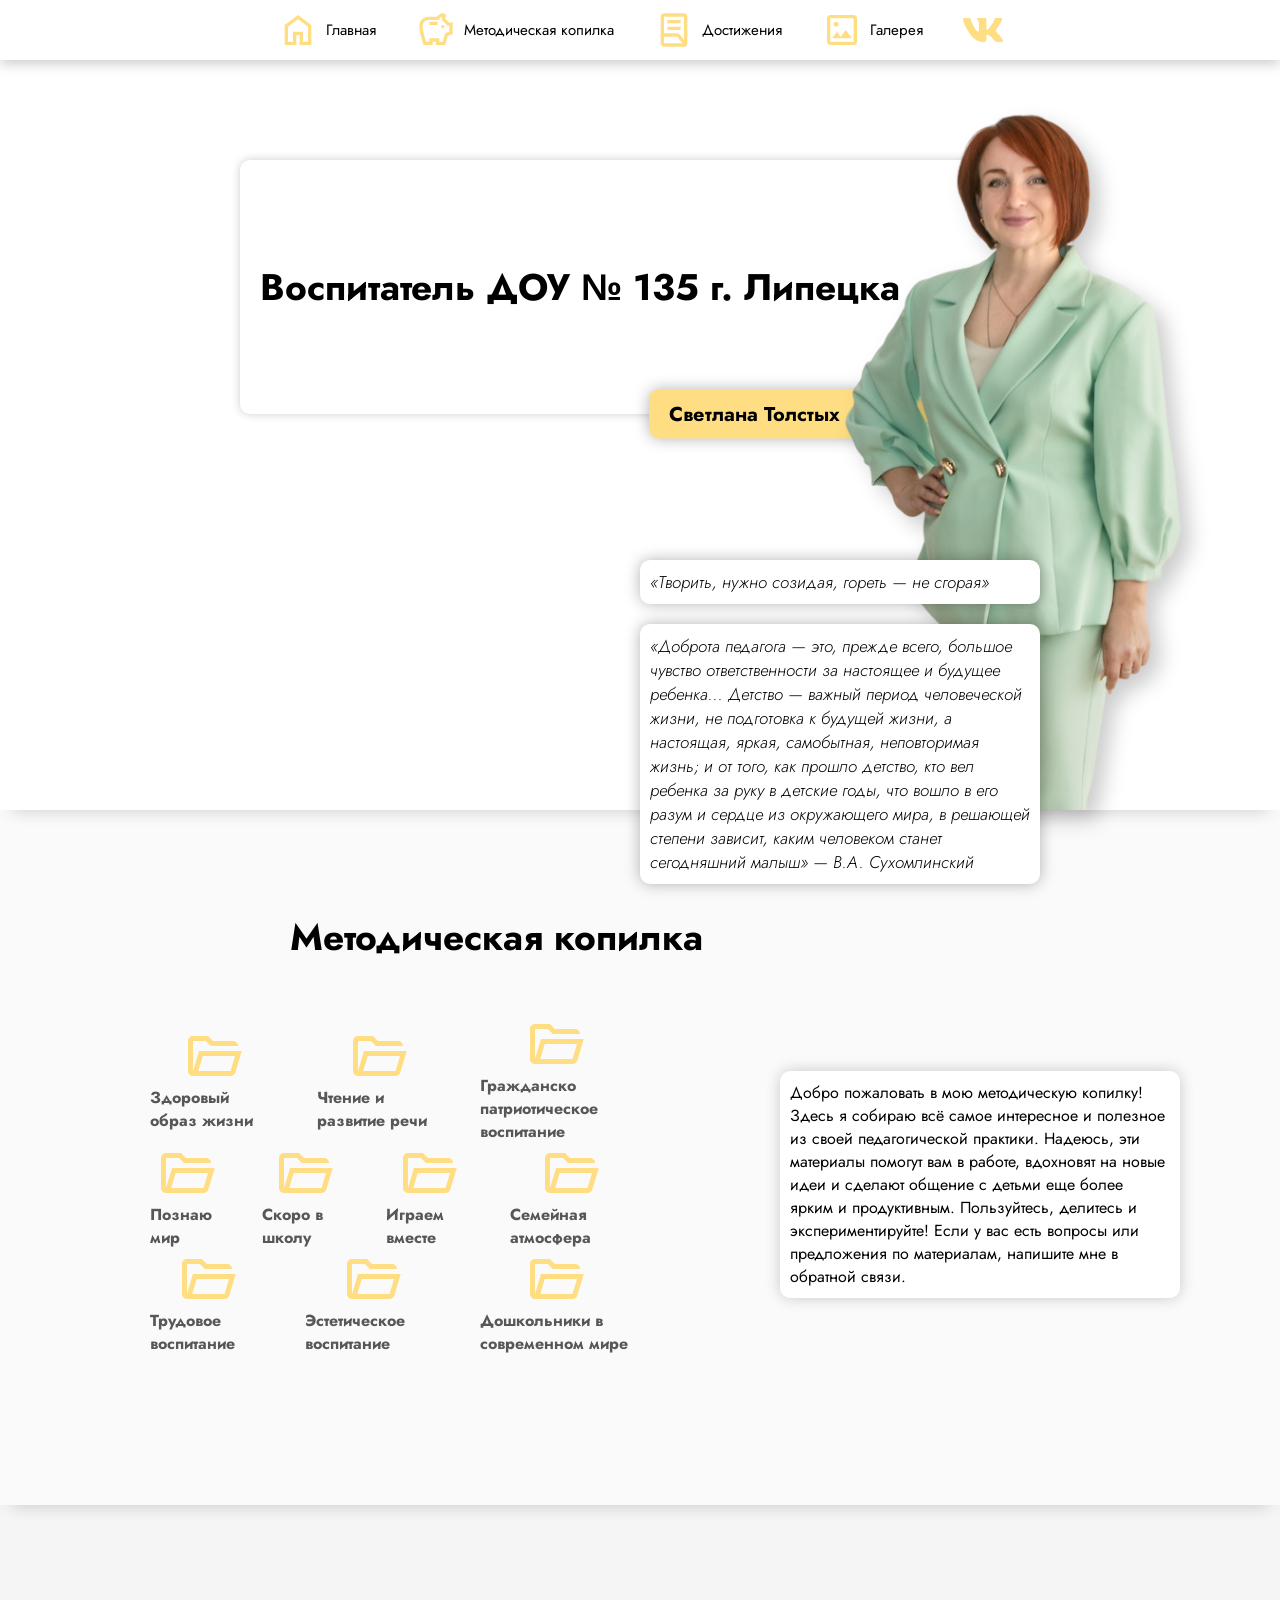
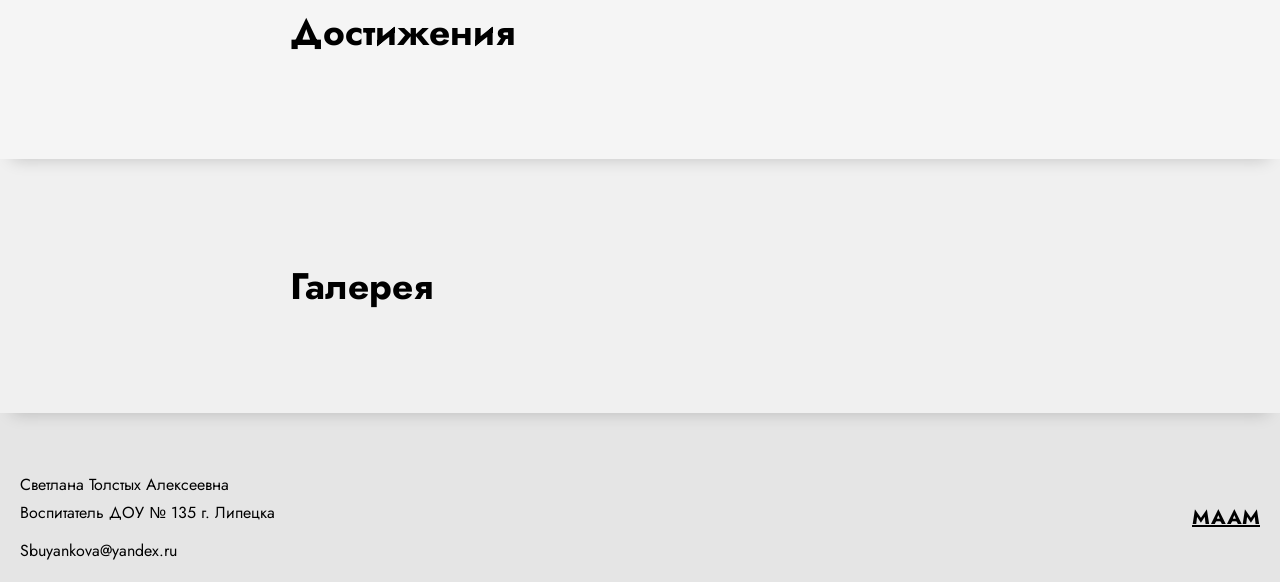
==== index.html @ 3187ff4c "udate path for index.html" ====
<!DOCTYPE html>
<html lang="en">
<head>
    <meta charset="UTF-8">
    <meta name="viewport" content="width=device-width, initial-scale=1.0">
    <link rel="stylesheet" href="static/styles.css">
    <title>Толстых Светлана Алексеевна</title>
</head>

<body>
    <header class="header">
        <div class="header-container">
            <nav class="header-menu">
                <a href="#" class="menu-item">
                    <img src="static/img/main.svg" alt="main" class="icon">
                    Главная
                </a>
                <a href="#piggy" class="menu-item">
                    <img src="static/img/piggy.svg" alt="piggy" class="icon">
                    Методическая копилка
                </a>
                <a href="#achievements" class="menu-item">
                    <img src="static/img/achievements.svg" alt="achievements" class="icon">
                    Достижения
                </a>
                <a href="#gallery" class="menu-item">
                    <img src="static/img/gallery.svg" alt="gallery" class="icon">
                    Галерея
                </a>
            </nav>
            <div class="header-vk">
                <a href="https://vk.ru/id139295946" target="_blank">
                    <img src="static/img/vk.svg" alt="phone" class="icon">
                </a>
            </div>
        </div>
    </header>

    <main class="main">
        <section id="main">
            <div class="title-card">
                <h1>Воспитатель ДОУ № 135 г. Липецка</h1>

                <div class="name-card">Светлана Толстых</div>

                <img src="static/img/photo_full.png" alt="Светлана Толстых" class="photo-full">

                <div class="quotes-block">
                    <div class="card1">
                        <p>«Творить, нужно созидая, гореть — не сгорая»</p>
                    </div>
                    
                    <div class="card2">
                        <p>
                            «Доброта педагога — это, прежде всего, большое чувство ответственности за настоящее и будущее ребенка... Детство — важный период человеческой жизни, не подготовка к будущей жизни, а настоящая, яркая, самобытная, неповторимая жизнь; и от того, как прошло детство, кто вел ребенка за руку в детские годы, что вошло в его разум и сердце из окружающего мира, в решающей степени зависит, каким человеком станет сегодняшний малыш» — В.А. Сухомлинский
                        </p>
                    </div>
                </div>
            </div>
        </section>
        
        <section id="piggy">
            <h1 class="title">Методическая копилка</h1>

            <div class="piggy-container">
                <div class="pyramid">
                    <div class="pyramid-part">
                        <a href="templates/piggy/1.html" class="pyr-item">
                            <img src="static/img/folder.svg" alt="folder" class="pyr-icon">
                            <p>Здоровый образ жизни</p>
                        </a>

                        <a href="templates/piggy/2.html" class="pyr-item">
                            <img src="static/img/folder.svg" alt="folder" class="pyr-icon">
                            <p>Чтение и развитие речи</p>
                        </a>

                        <a href="templates/piggy/3.html" class="pyr-item">
                            <img src="static/img/folder.svg" alt="folder" class="pyr-icon">
                            <p>Гражданско патриотическое воспитание</p>
                        </a>
                    </div>
                    
                    <div class="pyramid-part">
                        <a href="templates/piggy/4.html" class="pyr-item">
                            <img src="static/img/folder.svg" alt="folder" class="pyr-icon">
                            <p>Познаю мир</p>
                        </a>

                        <a href="templates/piggy/5.html" class="pyr-item">
                            <img src="static/img/folder.svg" alt="folder" class="pyr-icon">
                            <p>Скоро в школу</p>
                        </a>

                        <a href="templates/piggy/6.html" class="pyr-item">
                            <img src="static/img/folder.svg" alt="folder" class="pyr-icon">
                            <p>Играем вместе</p>
                        </a>

                        <a href="templates/piggy/7.html" class="pyr-item">
                            <img src="static/img/folder.svg" alt="folder" class="pyr-icon">
                            <p>Семейная атмосфера</p>
                        </a>
                    </div>

                    <div class="pyramid-part">
                        <a href="templates/piggy/8.html" class="pyr-item">
                            <img src="static/img/folder.svg" alt="folder" class="pyr-icon">
                            <p>Трудовое воспитание</p>
                        </a>

                        <a href="templates/piggy/9.html" class="pyr-item">
                            <img src="static/img/folder.svg" alt="folder" class="pyr-icon">
                            <p>Эстетическое воспитание</p>
                        </a>

                        <a href="templates/piggy/10.html" class="pyr-item">
                            <img src="static/img/folder.svg" alt="folder" class="pyr-icon">
                            <p>Дошкольники в современном мире</p>
                        </a>
                    </div>
                </div>

                <p class="piggy-hello">
                    Добро пожаловать в мою методическую копилку! Здесь я собираю всё самое интересное и полезное из своей педагогической практики. Надеюсь, эти материалы помогут вам в работе, вдохновят на новые идеи и сделают общение с детьми еще более ярким и продуктивным. Пользуйтесь, делитесь и экспериментируйте! Если у вас есть вопросы или предложения по материалам, напишите мне в обратной связи.
                </p>
            </div>
        </section>

        <section id="achievements">
            <h1 class="title">Достижения</h1>

            <div class="grid-achievements">

            </div>
        </section>

        <section id="gallery">
            <h1 class="title">Галерея</h1>

            <div class="grid-gallery">
                
            </div>
        </section>
    </main>

    <footer class="footer">
        <div class="info">
            <p class="name">Светлана Толстых Алексеевна</p>
            <p class="job">Воспитатель ДОУ № 135 г. Липецка</p>
            <a href="mailto:Sbuyankova@yandex.ru" target="_blank" class="email">Sbuyankova@yandex.ru</a>
        </div>

        <div class="social">
            <a href="http://www.maam.ru/users/1330917" target="_blank" class="maam">МААМ</a>
        </div>
    </footer>
</body>
</html>
---- static/styles.css ----
@font-face {
    font-family: jost;
    src: url(../static/fonts/Jost-Regular.ttf);
    font-weight: 400;
    font-display: swap;
}

@font-face {
    font-family: jost;
    src: url(../static/fonts/Jost-Bold.ttf);
    font-weight: 700;
    font-display: swap;
}

@font-face {
    font-family: jost;
    src: url(../static/fonts/Jost-Light.ttf);
    font-weight: 300;
    font-display: swap;
}

@font-face {
    font-family: jost;
    src: url(../static/fonts/Jost-LightItalic.ttf);
    font-weight: 300;
    font-style: italic;
    font-display: swap;
}

html {
    scroll-behavior: smooth;
}

* {
    margin: 0;
    padding: 0;
    box-sizing: border-box;
}

body {
    margin: 0;
    padding: 0;
    height: 100vh;
    width: 100%;
    background-color: #e5e5e5;
    color: black;
    font-family: jost, sans-serif;
    padding-top: 60px;
}

.header {
    position: fixed;
    top: 0;
    left: 0;
    width: 100%;          
    background-color: white;
    box-shadow: 0 4px 12px rgba(0, 0, 0, 0.2); 
    z-index: 9999;
}

.header-container {
    max-width: 1200px;    
    margin: 0 auto;      
    padding: 0 20px;
    height: 60px;         
    display: flex;
    justify-content: center; 
    align-items: center;  
    gap: 40px;            
}

.header-menu {
    display: flex;
    gap: 40px;            
}

.menu-item, .header-vk a {
    display: flex;
    align-items: center;
    gap: 8px;
    text-decoration: none;
    color: black;
    font-size: 15px;
    font-weight: 500;
    transition: opacity 0.2s ease;
}

a {
    text-decoration: none;
    color: inherit;
}

.menu-item:hover, .header-vk a:hover {
    opacity: 0.7;         
} 

.icon {
    width: 40px;          
    height: 40px;         
    object-fit: contain;  
}

#main {
    height: 750px;

    background-color: white;

    z-index: 4;
}

section {
    box-shadow: 0 12px 16px -12px rgba(0, 0, 0, 0.2);
    padding: 100px;

    position: relative;
}

.title-card {
    max-width: 800px;

    position: relative;
    margin: 0 auto;
}

.title-card h1 {
    background-color: white;
    border-radius: 10px;
    box-shadow: 0 0 10px rgba(0, 0, 0, 0.2);

    max-width: 800px;
    width: 100%;
    padding: 100px 20px;

    font-size: 37px;
    text-align: start center;

    margin: 0 auto;
}

.name-card {
    background-color: #FFDE83;
    border-radius: 10px;
    box-shadow: 0 0 15px rgba(0, 0, 0, 0.3);

    font-weight: 700;
    font-size: 20px;

    padding: 10px 200px 10px 20px;

    position: absolute;
    right: 0;
    bottom: 0;
    transform: translateY(50%);
}

.photo-full {
    width: 350px;
    height: 700px;
    object-fit: cover;
    object-position: center top;

    position: absolute;
    right: -150px;
    top: -50px;

    filter: drop-shadow(10px 10px 10px rgba(0, 0, 0, 0.2));
}

.quotes-block {
    display: flex;
    flex-direction: column;
    gap: 20px;

    position: absolute;
    right: 0px;
    top: 400px;
}

.card1, .card2 {
    background-color: white;
    border-radius: 10px;
    box-shadow: 0 0 15px rgba(0, 0, 0, 0.3);

    font-weight: 300;
    font-style: italic;
    font-size: 17px;
    
    max-width: 400px;
    width: 100%;
    padding: 10px;
}

#piggy {
    display: flex;
    flex-direction: column;
    align-items: center;

    background-color: #fafafa;

    z-index: 3;
}

.pyr-item {
    display: flex;
    flex-direction: column;
    align-items: center;

    max-width: 150px;
}

.pyramid {
    display: flex;
    flex-direction: column;
    align-items: center;

    margin: 50px;
}

.pyramid-part {
    display: flex;
    flex-direction: row;
    gap: 40px;
    align-items: center;
}

.pyr-icon {
    width: 60px;          
    height: 60px;         
    object-fit: contain; 

    transition: opacity 0.2s ease;
}

.pyr-item p {
    font-weight: 700;
    color: rgb(87, 87, 87);
}

.pyr-item:hover {
    opacity: 0.7;
}

.title {
    max-width: 700px;
    width: 100%;

    font-size: 37px;
}

.piggy-hello {
    background-color: white;
    border-radius: 10px;
    box-shadow: 0 0 15px rgba(0, 0, 0, 0.2);

    font-weight: 500;
    align-self: center;
    
    max-width: 400px;
    width: 100%;
    padding: 10px;
}

.piggy-container {
    display: flex;
    flex-direction: row;
    gap: 100px;
    justify-content: center;

    width: 100%;
}

#achievements {
    display: flex;
    flex-direction: column;
    align-items: center;

    background-color: #f5f5f5;

    z-index: 2;
}

#gallery {
    display: flex;
    flex-direction: column;
    align-items: center;

    background-color: #f0f0f0;

    z-index: 1;
}




.footer {
    display: flex;
    flex-direction: row;
    justify-content: space-between;
    align-items: center;

    max-width: 1500px;
    width: 100%;
    margin: 40px auto;
    padding: 20px;
}

.maam {
    font-size: 20px;
    font-weight: 700;
    text-decoration: underline;
}

.info {
    display: flex;
    flex-direction: column;
    gap: 5px;
}

.email {
    margin-top: 10px;
}
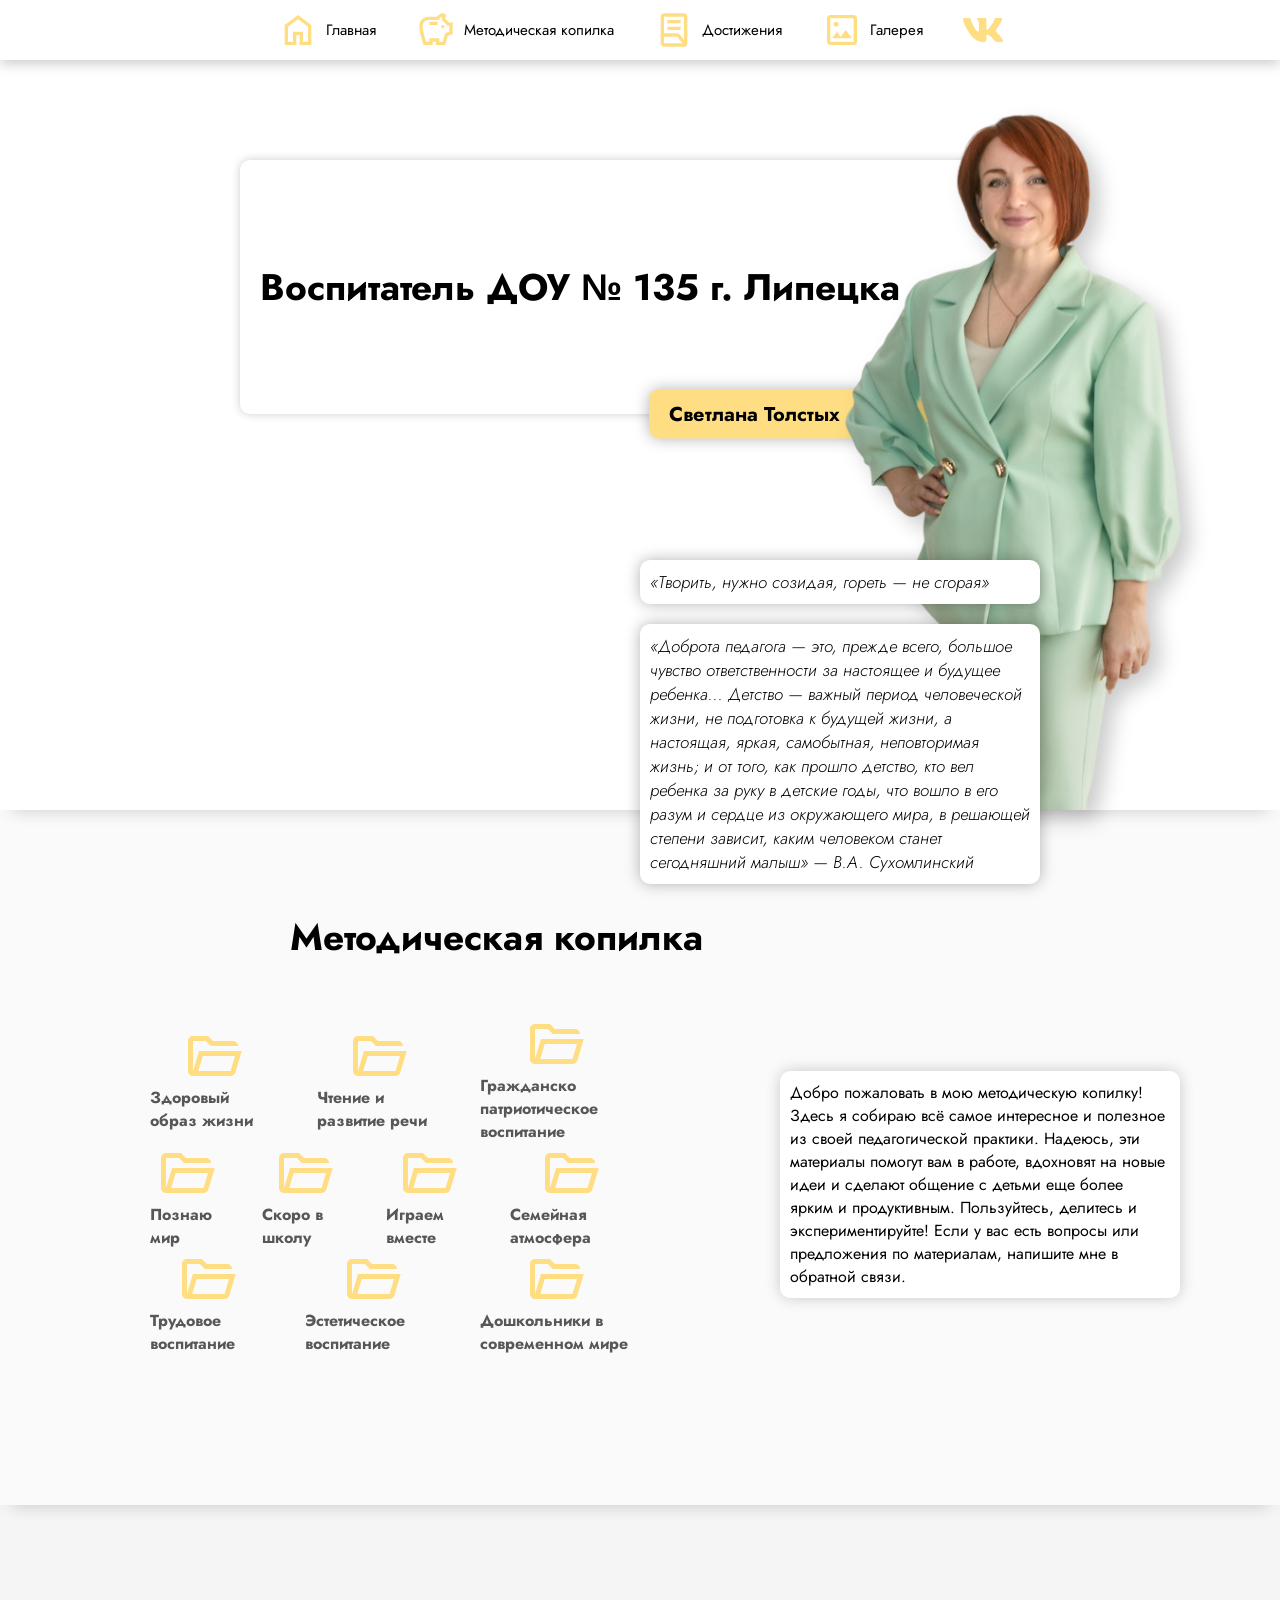
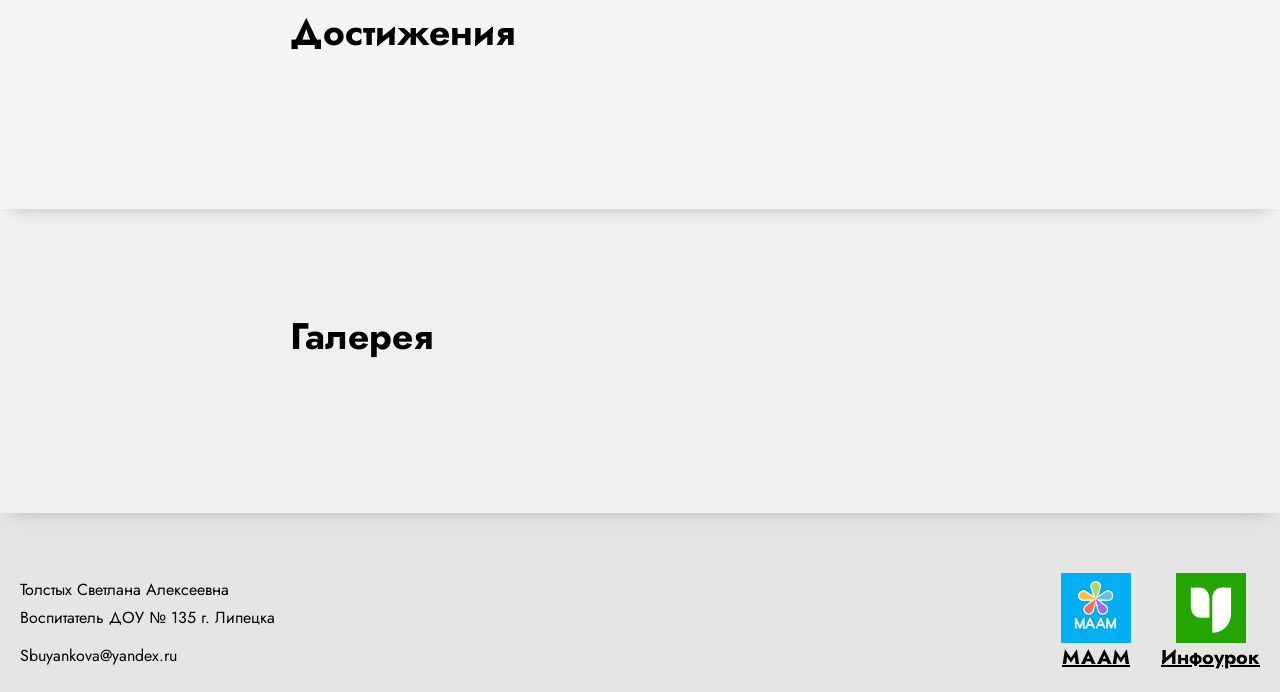
==== commit 2164ee5f: "update sections achievements and gallery" ====
--- a/index.html
+++ b/index.html
@@ -130,15 +130,15 @@
         <section id="achievements">
             <h1 class="title">Достижения</h1>
 
-            <div class="grid-achievements">
-
+            <div class="grid">
+                
             </div>
         </section>
 
         <section id="gallery">
             <h1 class="title">Галерея</h1>
-
-            <div class="grid-gallery">
+                
+            <div class="grid">
                 
             </div>
         </section>
@@ -146,14 +146,29 @@
 
     <footer class="footer">
         <div class="info">
-            <p class="name">Светлана Толстых Алексеевна</p>
+            <p class="name">Толстых Светлана Алексеевна</p>
             <p class="job">Воспитатель ДОУ № 135 г. Липецка</p>
             <a href="mailto:Sbuyankova@yandex.ru" target="_blank" class="email">Sbuyankova@yandex.ru</a>
         </div>
 
         <div class="social">
-            <a href="http://www.maam.ru/users/1330917" target="_blank" class="maam">МААМ</a>
+            <a href="https://www.maam.ru/users/1330917" target="_blank" class="maam">
+                <img src="static/img/maam.png" alt="МААМ" class="social-icon">
+                МААМ
+            </a>
+
+            <a href="https://infourok.ru/user/tolstyh-svetlana-alekseevna" target="_blank" class="infourok">
+                <img src="static/img/infourok.png" alt="Инфоурок" class="social-icon">
+                Инфоурок
+            </a>
         </div>
     </footer>
+
+    <div id="lightbox" class="lightbox">
+        <span class="close-btn">&times;</span>
+        <img id="lightbox-img" src="" alt="Увеличенное фото">
+    </div>
+
+    <script src="static/script.js"></script>
 </body>
 </html>
--- a/static/styles.css
+++ b/static/styles.css
@@ -55,7 +55,7 @@
     width: 100%;          
     background-color: white;
     box-shadow: 0 4px 12px rgba(0, 0, 0, 0.2); 
-    z-index: 9999;
+    z-index: 99;
 }
 
 .header-container {
@@ -304,18 +304,104 @@
     padding: 20px;
 }
 
-.maam {
+.info {
+    display: flex;
+    flex-direction: column;
+    gap: 5px;
+}
+
+.email {
+    margin-top: 10px;
+}
+
+.social {
+    display: flex;
+    flex-direction: row;
+    gap: 30px;
+
     font-size: 20px;
     font-weight: 700;
     text-decoration: underline;
 }
 
-.info {
-    display: flex;
-    flex-direction: column;
-    gap: 5px;
-}
-
-.email {
-    margin-top: 10px;
+.social-icon {
+    width: 70px;          
+    height: 70px;         
+    object-fit: contain;  
+}
+
+.maam, .infourok {
+    display: flex;
+    flex-direction: column;
+    align-items: center;
+}
+
+.grid {
+    display: grid;
+    grid-template-columns: repeat(auto-fit, minmax(200px, 200px));
+    gap: 15px;
+    padding: 15px;
+    justify-content: center;
+
+    width: 100%;
+    margin-top: 20px;
+}
+
+.grid-img {
+  width: 100%;
+  object-fit: cover;
+  border-radius: 8px;
+  cursor: pointer;
+  transition: transform 0.2s ease, box-shadow 0.2s ease;
+}
+
+.grid-img:hover {
+    transform: scale(1.02);
+    box-shadow: 0 8px 20px rgba(0,0,0,0.15);
+}
+
+.lightbox {
+    display: none;
+    position: fixed;
+    z-index: 1000;
+    top: 0;
+    left: 0;
+    width: 100%;
+    height: 100%;
+    background-color: rgba(0, 0, 0, 0.85);
+    justify-content: center;
+    align-items: center;
+    opacity: 0;
+    transition: opacity 0.3s ease;
+    display: flex;
+    pointer-events: none; 
+    z-index: 100;
+}
+
+.lightbox.active {
+    opacity: 1;
+    pointer-events: auto; 
+}
+
+.lightbox img {
+    max-width: 90%;
+    max-height: 90%;
+    object-fit: contain;
+    border-radius: 4px;
+    box-shadow: 0 10px 30px rgba(0,0,0,0.5);
+}
+
+.close-btn {
+    position: absolute;
+    top: 30px;
+    right: 35px;
+    color: #fff;
+    font-size: 60px;
+    font-weight: bold;
+    cursor: pointer;
+    user-select: none;
+}
+
+.close-btn:hover {
+    color: #bbb;
 }
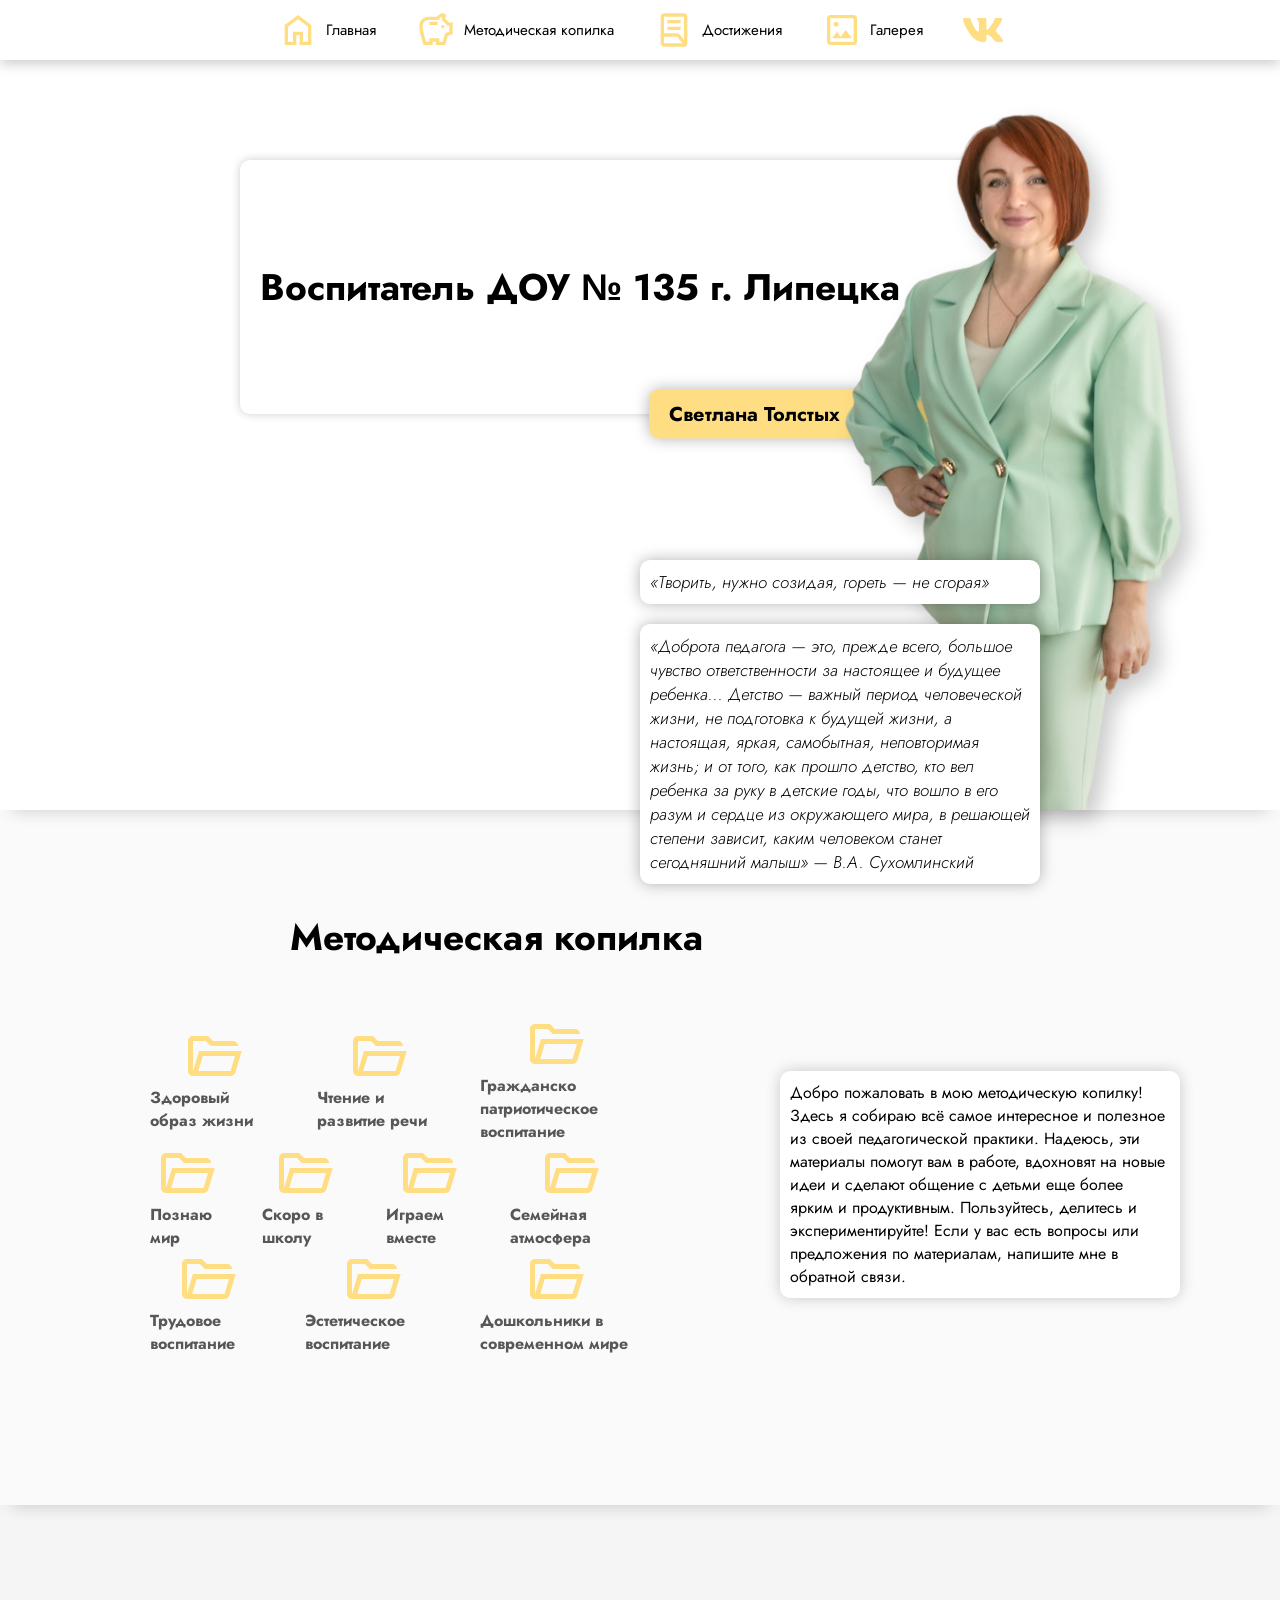
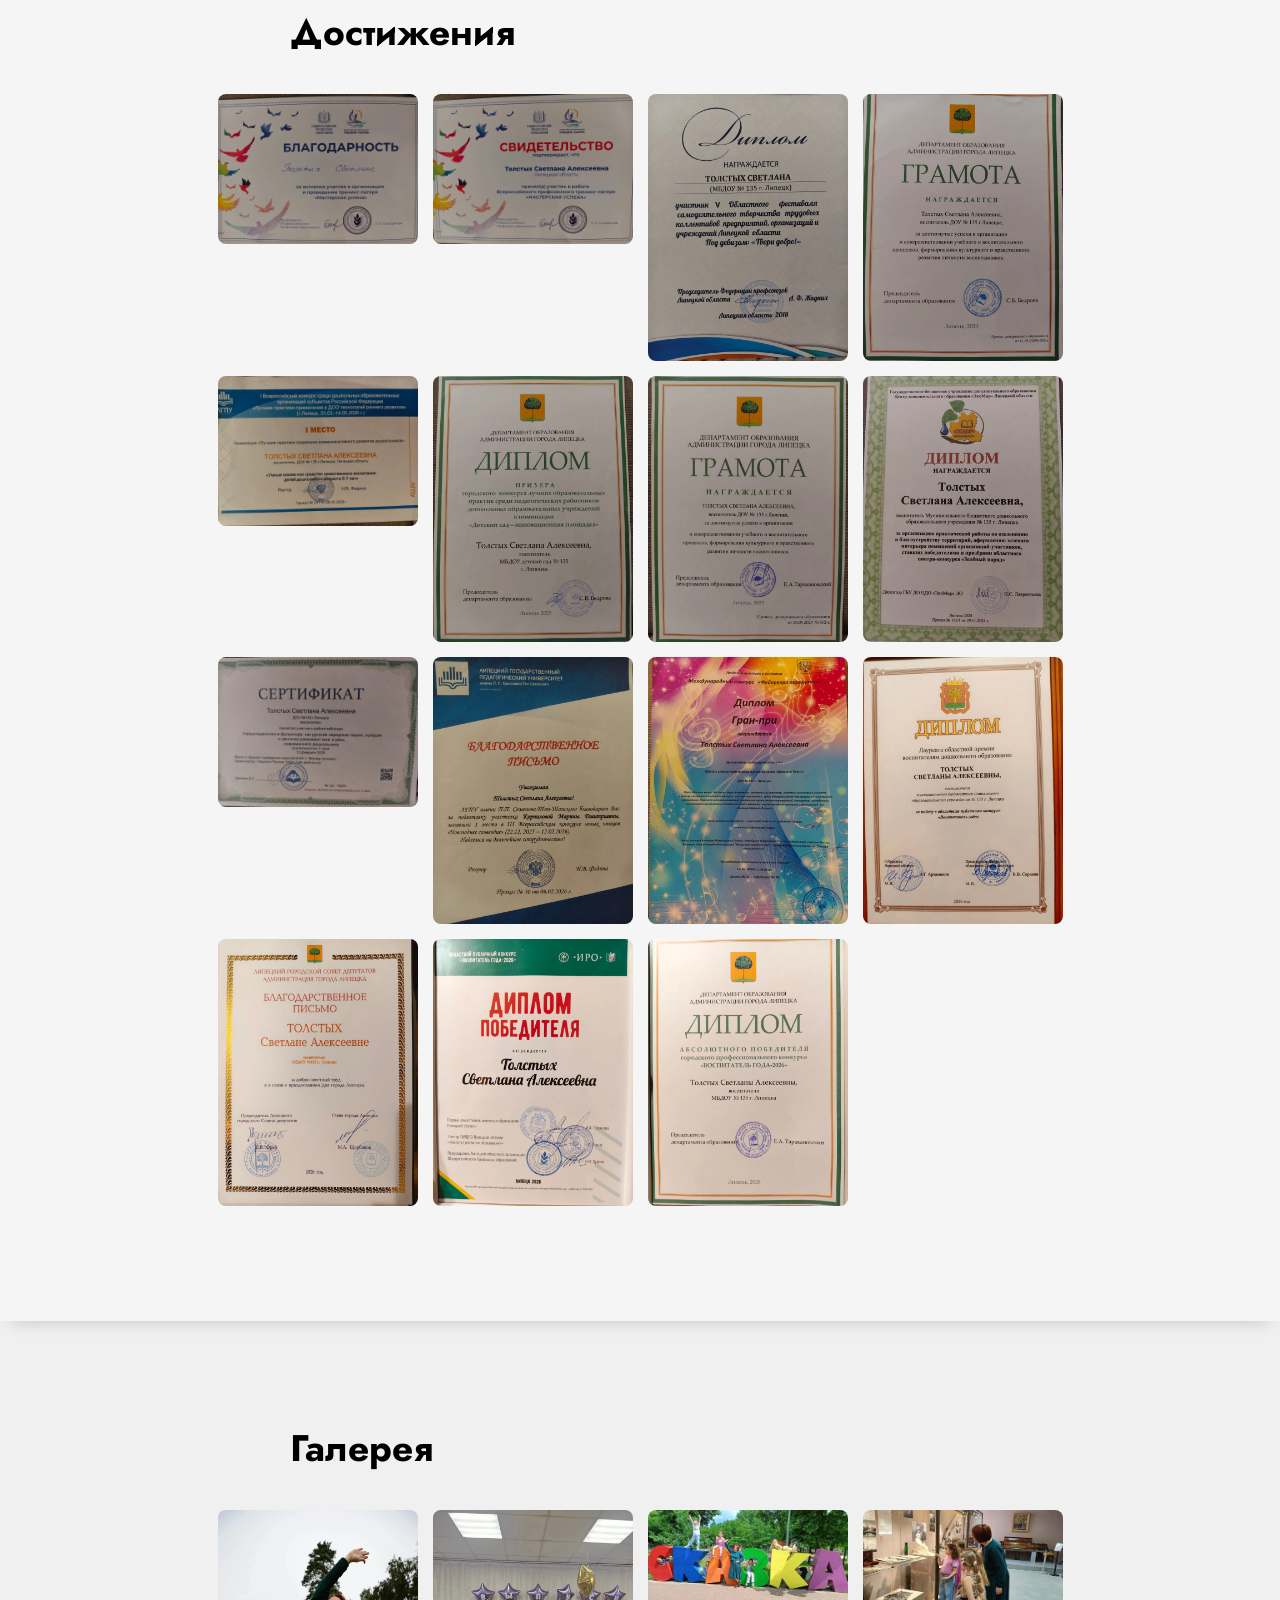
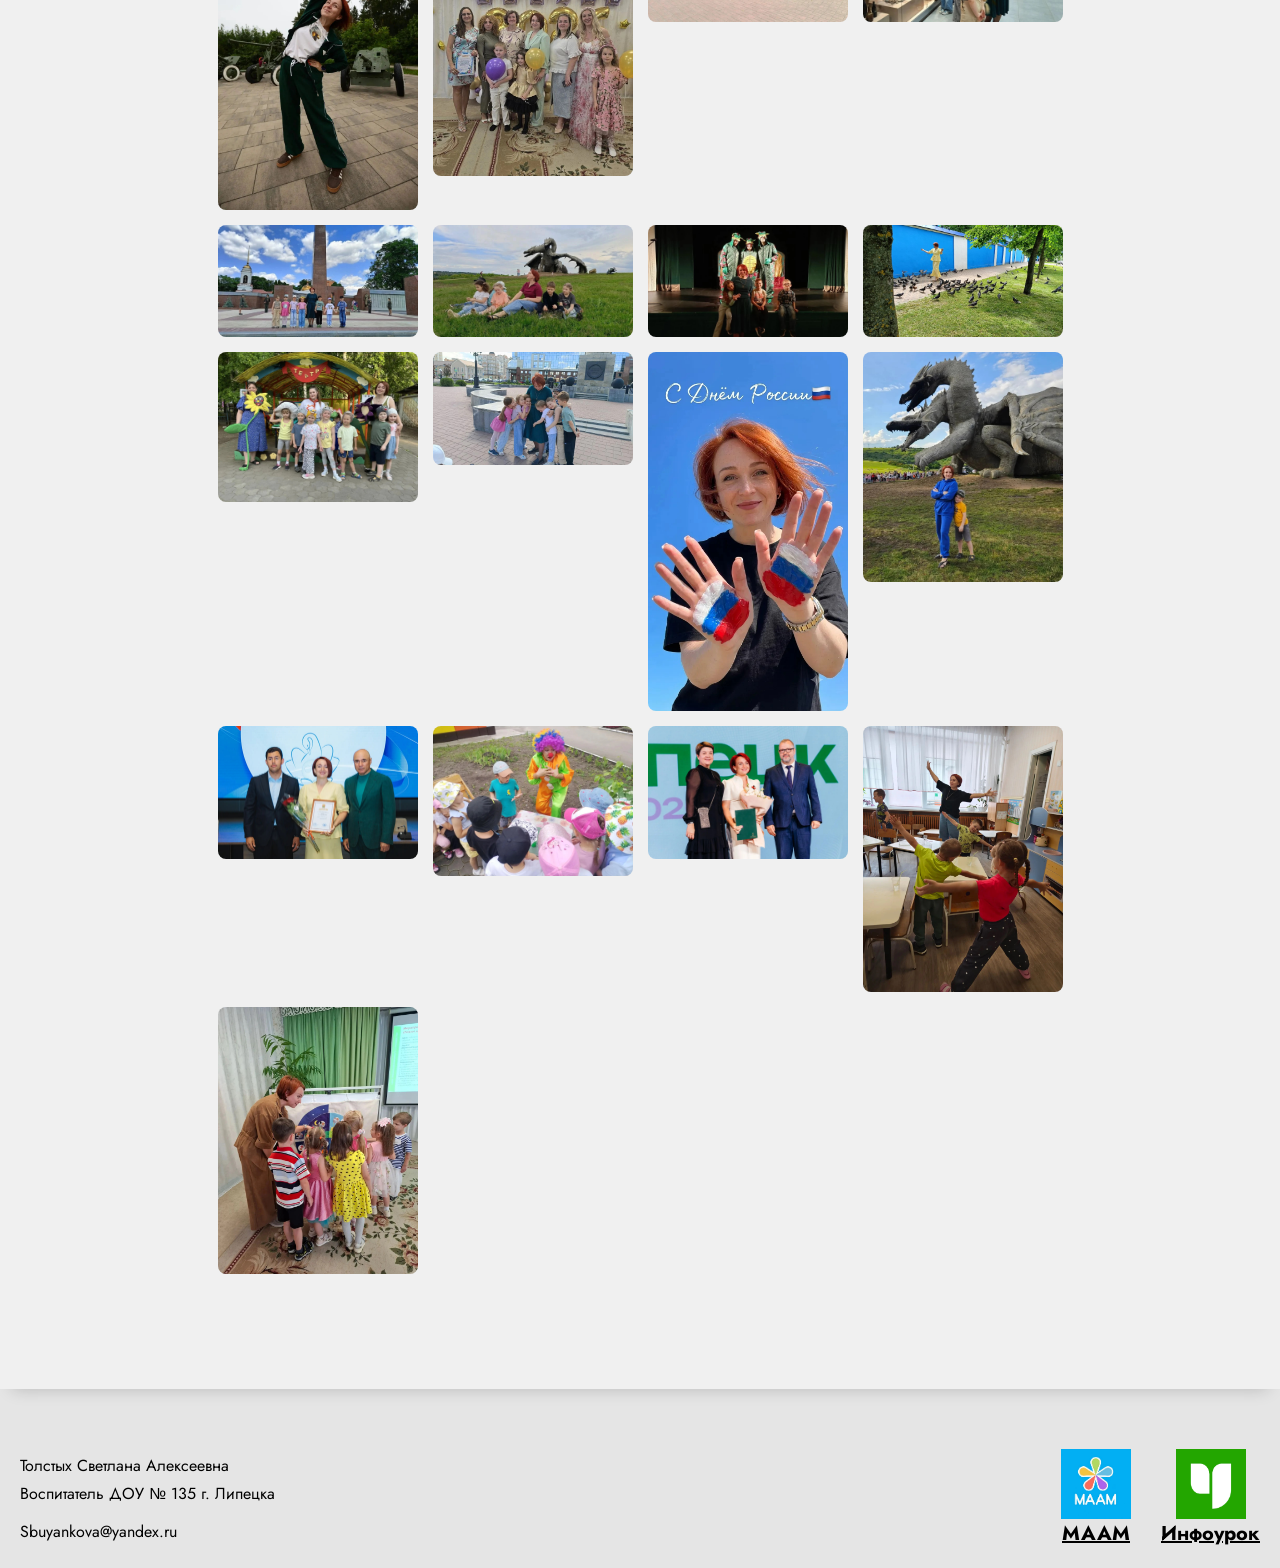
==== commit 054d647d: "even more adaptability and new photos" ====
--- a/index.html
+++ b/index.html
@@ -13,19 +13,19 @@
             <nav class="header-menu">
                 <a href="#" class="menu-item">
                     <img src="static/img/main.svg" alt="main" class="icon">
-                    Главная
+                    <p>Главная</p>
                 </a>
                 <a href="#piggy" class="menu-item">
                     <img src="static/img/piggy.svg" alt="piggy" class="icon">
-                    Методическая копилка
+                    <p>Методическая копилка</p>
                 </a>
                 <a href="#achievements" class="menu-item">
                     <img src="static/img/achievements.svg" alt="achievements" class="icon">
-                    Достижения
+                    <p>Достижения</p>
                 </a>
                 <a href="#gallery" class="menu-item">
                     <img src="static/img/gallery.svg" alt="gallery" class="icon">
-                    Галерея
+                    <p>Галерея</p>
                 </a>
             </nav>
             <div class="header-vk">
@@ -129,17 +129,47 @@
 
         <section id="achievements">
             <h1 class="title">Достижения</h1>
-
+    
             <div class="grid">
-                
+                <img src="static/img/achievements/achievements (1).jpg" alt="достижение" class="grid-img">
+                <img src="static/img/achievements/achievements (2).jpg" alt="достижение" class="grid-img">
+                <img src="static/img/achievements/achievements (3).jpg" alt="достижение" class="grid-img">
+                <img src="static/img/achievements/achievements (4).jpg" alt="достижение" class="grid-img">
+                <img src="static/img/achievements/achievements (5).jpg" alt="достижение" class="grid-img">
+                <img src="static/img/achievements/achievements (6).jpg" alt="достижение" class="grid-img">
+                <img src="static/img/achievements/achievements (7).jpg" alt="достижение" class="grid-img">
+                <img src="static/img/achievements/achievements (8).jpg" alt="достижение" class="grid-img">
+                <img src="static/img/achievements/achievements (9).jpg" alt="достижение" class="grid-img">
+                <img src="static/img/achievements/achievements (10).jpg" alt="достижение" class="grid-img">
+                <img src="static/img/achievements/achievements (11).jpg" alt="достижение" class="grid-img">
+                <img src="static/img/achievements/achievements (12).jpg" alt="достижение" class="grid-img">
+                <img src="static/img/achievements/achievements (13).jpg" alt="достижение" class="grid-img">
+                <img src="static/img/achievements/achievements (14).jpg" alt="достижение" class="grid-img">
+                <img src="static/img/achievements/achievements (15).jpg" alt="достижение" class="grid-img">
             </div>
         </section>
 
         <section id="gallery">
             <h1 class="title">Галерея</h1>
-                
+
             <div class="grid">
-                
+                <img src="static/img/gallery/gallery (1).jpg" alt="достижение" class="grid-img">
+                <img src="static/img/gallery/gallery (2).jpg" alt="достижение" class="grid-img">
+                <img src="static/img/gallery/gallery (3).jpg" alt="достижение" class="grid-img">
+                <img src="static/img/gallery/gallery (4).jpg" alt="достижение" class="grid-img">
+                <img src="static/img/gallery/gallery (5).jpg" alt="достижение" class="grid-img">
+                <img src="static/img/gallery/gallery (6).jpg" alt="достижение" class="grid-img">
+                <img src="static/img/gallery/gallery (7).jpg" alt="достижение" class="grid-img">
+                <img src="static/img/gallery/gallery (8).jpg" alt="достижение" class="grid-img">
+                <img src="static/img/gallery/gallery (9).jpg" alt="достижение" class="grid-img">
+                <img src="static/img/gallery/gallery (10).jpg" alt="достижение" class="grid-img">
+                <img src="static/img/gallery/gallery (11).jpg" alt="достижение" class="grid-img">
+                <img src="static/img/gallery/gallery (12).jpg" alt="достижение" class="grid-img">
+                <img src="static/img/gallery/gallery (13).jpg" alt="достижение" class="grid-img">
+                <img src="static/img/gallery/gallery (14).jpg" alt="достижение" class="grid-img">
+                <img src="static/img/gallery/gallery (15).jpg" alt="достижение" class="grid-img">
+                <img src="static/img/gallery/gallery (16).jpg" alt="достижение" class="grid-img">
+                <img src="static/img/gallery/gallery (17).jpg" alt="достижение" class="grid-img">
             </div>
         </section>
     </main>
--- a/static/styles.css
+++ b/static/styles.css
@@ -289,9 +289,6 @@
     z-index: 1;
 }
 
-
-
-
 .footer {
     display: flex;
     flex-direction: row;
@@ -361,9 +358,7 @@
 }
 
 .lightbox {
-    display: none;
     position: fixed;
-    z-index: 1000;
     top: 0;
     left: 0;
     width: 100%;
@@ -404,4 +399,135 @@
 
 .close-btn:hover {
     color: #bbb;
-}+}
+
+@media (max-width: 1200px) {
+    section {
+        padding: 60px 20px;
+    }
+    
+    .photo-full {
+        right: -20px;
+        width: 300px;
+        height: 600px;
+    }
+    
+    .quotes-block {
+        top: 450px;
+    }
+    
+    .piggy-container {
+        gap: 40px;
+    }
+}
+
+@media (max-width: 992px) {
+    #main {
+        height: auto;
+        min-height: auto;
+    }
+
+    .title-card {
+        display: flex;
+        flex-direction: column;
+        align-items: center;
+        gap: 20px;
+    }
+
+    .title-card h1 {
+        padding: 40px 20px;
+        font-size: 28px;
+        text-align: center;
+    }
+
+    .photo-full {
+        display: none;
+    }
+
+    .name-card {
+        position: static;
+        transform: none;
+        padding: 10px 20px;
+        text-align: center;
+        width: 100%;
+    }
+
+    .quotes-block {
+        position: static;
+        width: 100%;
+        top: auto;
+        right: auto;
+    }
+
+    .card1, .card2 {
+        max-width: 100%;
+    }
+
+    .piggy-container {
+        flex-direction: column;
+        align-items: center;
+        gap: 30px;
+    }
+
+    .piggy-hello {
+        max-width: 100%;
+    }
+}
+
+@media (max-width: 600px) {
+    body {
+        padding-top: 50px;
+    }
+
+    .header-container {
+        height: 50px;
+        gap: 15px;
+        padding: 0 10px;
+    }
+
+    .header-menu {
+        gap: 15px;
+    }
+
+    .menu-item p {
+        display: none;
+    }
+
+
+    .title-card h1 {
+        font-size: 22px;
+    }
+
+    .title {
+        font-size: 26px;
+        text-align: center;
+    }
+
+    .pyramid-part {
+        gap: 15px;
+    }
+
+    .pyr-item {
+        max-width: 90px;
+    }
+
+    .pyr-item p {
+        font-size: 11px;
+    }
+
+    .pyr-icon {
+        width: 45px;
+        height: 45px;
+    }
+
+    .footer {
+        flex-direction: column;
+        gap: 30px;
+        text-align: center;
+        margin: 20px auto;
+    }
+
+    .social {
+        gap: 20px;
+    }
+}
